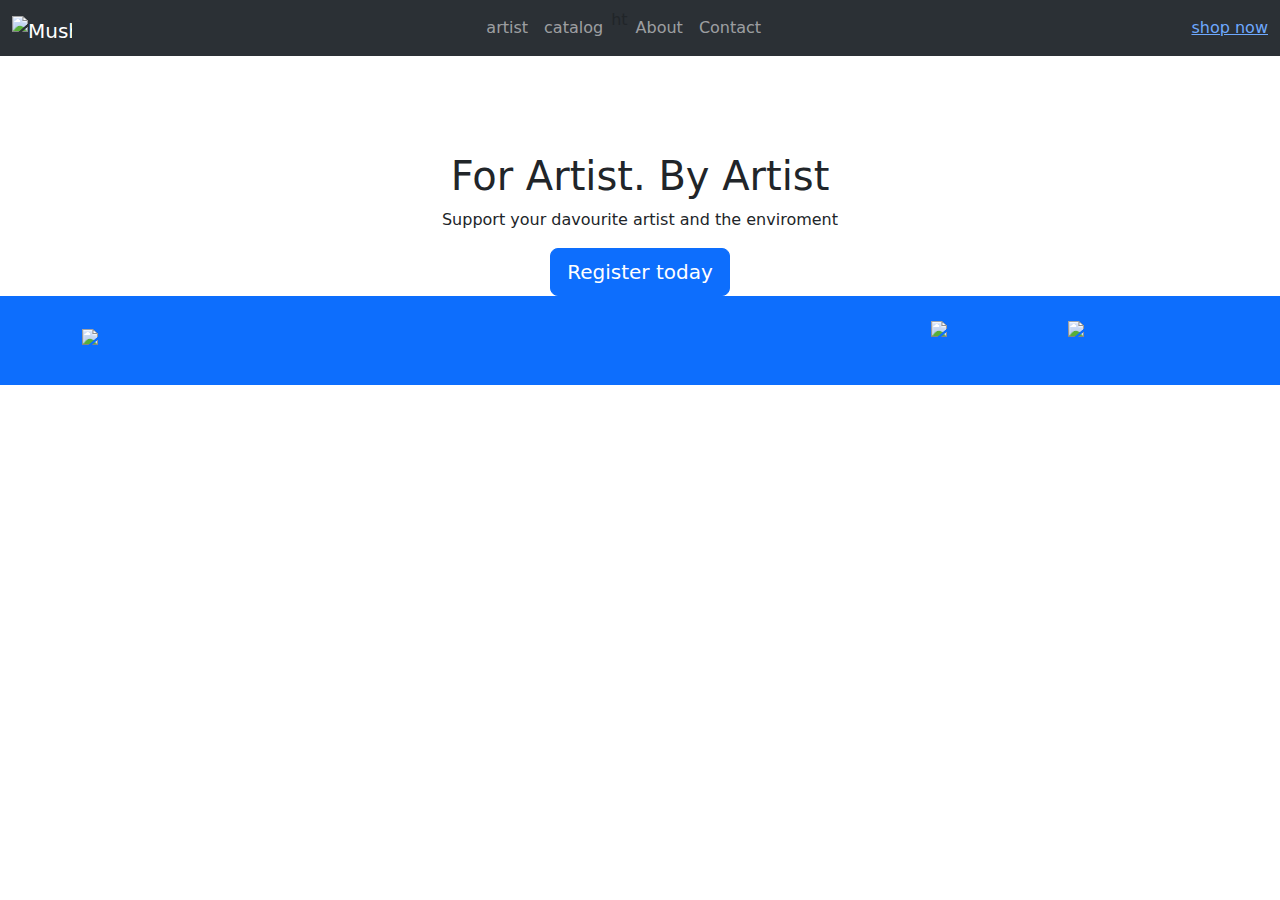
==== pages/about.html @ 22f14993 "nav added" ====
<!DOCTYPE html>
<html lang="en">
    <head>
        <meta charset="UTF-8">
        <meta name="viewport" content="width=device-width, initial-scale=1.0">
        <title>Document</title>

        <link href="https://cdn.jsdelivr.net/npm/bootstrap@5.3.3/dist/css/bootstrap.min.css" rel="stylesheet" integrity="sha384-QWTKZyjpPEjISv5WaRU9OFeRpok6YctnYmDr5pNlyT2bRjXh0JMhjY6hW+ALEwIH" crossorigin="anonymous">
        <link rel="stylesheet" href="css/main.css">
    </head>
    <body> 
        <header>
            <nav class="navbar navbar-expand-lg bg-body-tertiary" data-bs-theme="dark">
                <div class="container-fluid">
                 <a class="navbar-brand me-auto" href="#">
                     <img src="Images/Logo.png" alt="Mushroom" width="60" height="24" class="d-inline-block align-text-top">
                 
                </a>
            
                <div class="collapse navbar-collapse" id="navbarTogglerDemo02">
      
             
                <ul class="navbar-nav justify-content-center flex-grow-1 pe-3" >
                
                    <li class="nav-item">
                     <a class="nav-link" aria-current="page" href="#">artist</a>
                    </li>
                
                    <li class="nav-item">
                        <a class="nav-link" href="">catalog</a>
                    </li>ht
                
                    <li class="nav-item">
                      <a class="nav-link" href="#">About</a>
                    </li>
                
                    <li class="nav-item">
                     <a class="nav-link" href="#">Contact</a>
                    </li>
                
                
                  
              
                </ul>
              
                </div>
                <a href="a" class="book-button"> shop now</a>
      
                <button class="navbar-toggler" type="button" data-bs-toggle="collapse" data-bs-target="#navbarTogglerDemo02" aria-controls="navbarTogglerDemo02" aria-expanded="false" aria-label="Toggle navigation">
                    <span class="navbar-toggler-icon"></span>
                </button>
        
                </div>
      
            </nav>

        </header>
        <main>
            <section id="banner">
                <div class="container-lg pt-5"> 
                  <div class="row d-flex justify-content-center text-center pt-5">
                    <div class="col-lg-6">
                      <h1>For Artist. By Artist</h1>
                      <p class="">Support your davourite artist and the enviroment</p>
                      <a href="" class="btn btn-primary btn-lg">Register today</a>
                    </div>
                  </div>
                </div> 
              </section>







        </main>
        <footer class="bg-primary text-light">
            <div class="container-lg py-4">
              <div class="d-flex flex-wrap justify-content-between align-items-center">
                <div class="d-flex justify-content-start align-items-center">
                  <a href="/">
                    <img src="images/daily-dish-logo.svg" alt="Logo" width="35" height="auto">
                  </a>
                  
                </div>
            
                <ul class="d-flex justify-content-end list-unstyled">
                  <li><a href="#"><img src="images/instagram.svg" alt="Instagram logo" width="35" height="auto"></a></li>
                  <li><a href="#"><img src="images/facebook.svg" alt="Facebook logo" width="35" height="auto"></a></li>
                </ul>
              </div>    
            </div>
          </footer>



        
        <script src="https://cdn.jsdelivr.net/npm/bootstrap@5.3.3/dist/js/bootstrap.bundle.min.js" integrity="sha384-YvpcrYf0tY3lHB60NNkmXc5s9fDVZLESaAA55NDzOxhy9GkcIdslK1eN7N6jIeHz" crossorigin="anonymous"></script>
    </body>
</html>
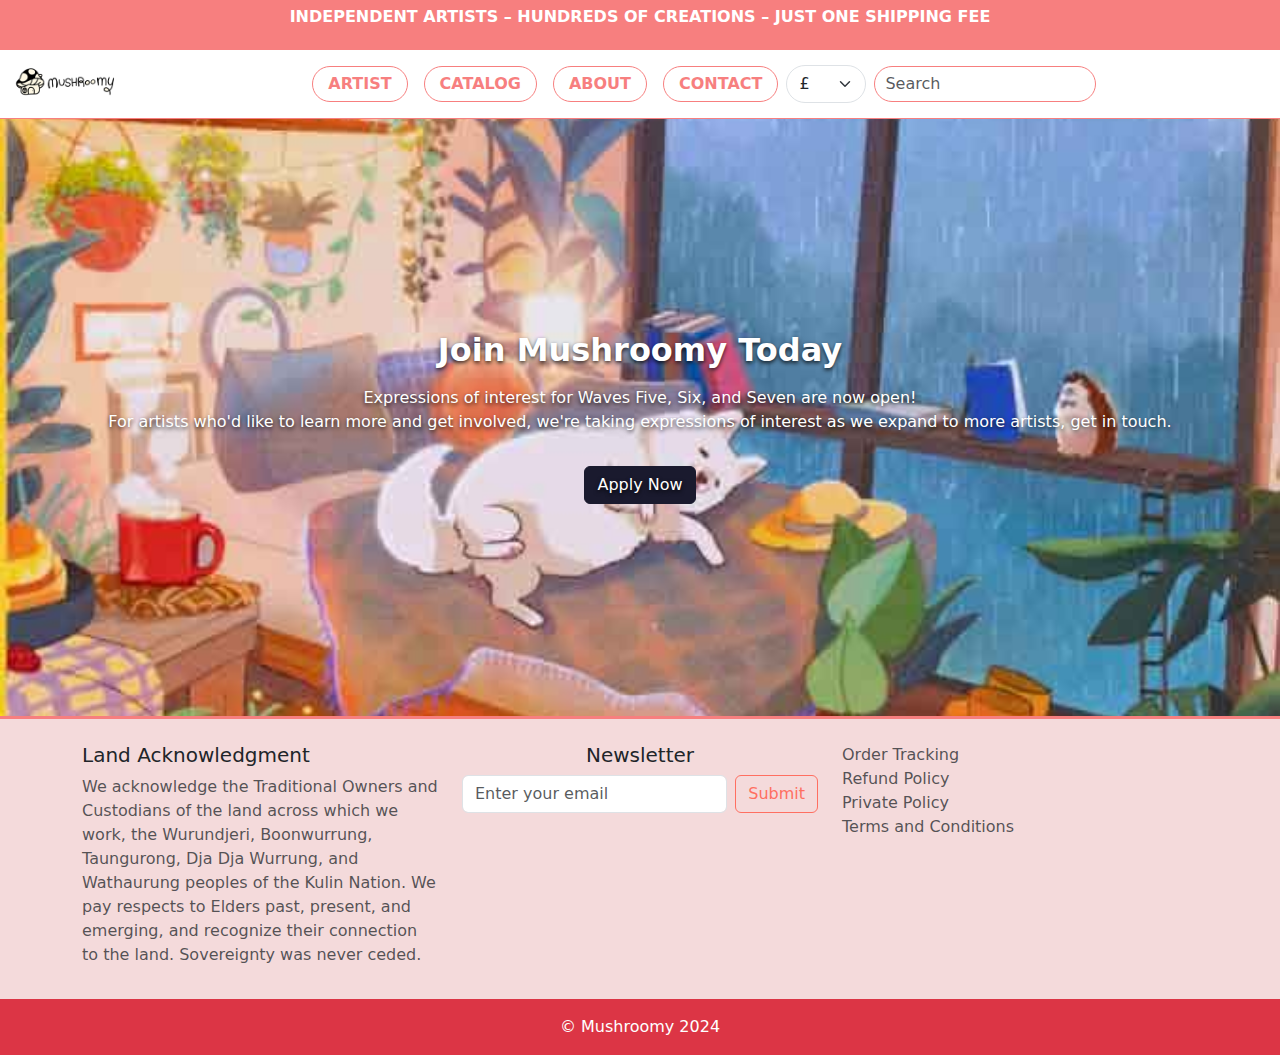
==== commit 89f3822b: "css update" ====
--- a/pages/about.html
+++ b/pages/about.html
@@ -1,72 +1,81 @@
 <!DOCTYPE html>
 <html lang="en">
-    <head>
-        <meta charset="UTF-8">
-        <meta name="viewport" content="width=device-width, initial-scale=1.0">
-        <title>Document</title>
+<head>
+  <meta charset="UTF-8">
+  <meta name="viewport" content="width=device-width, initial-scale=1.0">
+  <title>Document</title>
+  <link href="https://cdn.jsdelivr.net/npm/bootstrap@5.3.3/dist/css/bootstrap.min.css" rel="stylesheet" integrity="sha384-QWTKZyjpPEjISv5WaRU9OFeRpok6YctnYmDr5pNlyT2bRjXh0JMhjY6hW+ALEwIH" crossorigin="anonymous">
+        <link rel="stylesheet" href="../css/main.css">
+</head>
+  <body>
+    <header>
 
-        <link href="https://cdn.jsdelivr.net/npm/bootstrap@5.3.3/dist/css/bootstrap.min.css" rel="stylesheet" integrity="sha384-QWTKZyjpPEjISv5WaRU9OFeRpok6YctnYmDr5pNlyT2bRjXh0JMhjY6hW+ALEwIH" crossorigin="anonymous">
-        <link rel="stylesheet" href="css/main.css">
-    </head>
-    <body> 
-        <header>
-            <nav class="navbar navbar-expand-lg bg-body-tertiary" data-bs-theme="dark">
-                <div class="container-fluid">
-                 <a class="navbar-brand me-auto" href="#">
-                     <img src="Images/Logo.png" alt="Mushroom" width="60" height="24" class="d-inline-block align-text-top">
-                 
-                </a>
+      <div class="banner">
+        <p>INDEPENDENT ARTISTS – HUNDREDS OF CREATIONS – JUST ONE SHIPPING FEE</p>
+      </div>
+      <nav class="navbar navbar-expand-lg">
+        <div class="container-fluid">
+          <!-- Logo -->
+          <a class="navbar-brand" href="../index.html">
+            <img src="../Images/Logo.png" alt="Logo">
             
-                <div class="collapse navbar-collapse" id="navbarTogglerDemo02">
-      
-             
-                <ul class="navbar-nav justify-content-center flex-grow-1 pe-3" >
-                
-                    <li class="nav-item">
-                     <a class="nav-link" aria-current="page" href="#">artist</a>
-                    </li>
-                
-                    <li class="nav-item">
-                        <a class="nav-link" href="">catalog</a>
-                    </li>ht
-                
-                    <li class="nav-item">
-                      <a class="nav-link" href="#">About</a>
-                    </li>
-                
-                    <li class="nav-item">
-                     <a class="nav-link" href="#">Contact</a>
-                    </li>
-                
-                
-                  
+          </a>
+    
+          <!-- Navbar Toggler for Mobile -->
+          <button class="navbar-toggler" type="button" data-bs-toggle="collapse" data-bs-target="#navbarNav" aria-controls="navbarNav" aria-expanded="false" aria-label="Toggle navigation">
+            <span class="navbar-toggler-icon"></span>
+          </button>
+    
+          <!-- Navbar Content -->
+          <div class="collapse navbar-collapse justify-content-center" id="navbarNav">
+            <!-- Left Side: Menu Buttons -->
+            <ul class="navbar-nav">
+              <li class="nav-item p-2">
+                <a href="#" class="btn">ARTIST</a>
+              </li>
+              <li class="nav-item p-2">
+                <a href="pages/catalog.html" class="btn">CATALOG</a>
+              </li>
+              <li class="nav-item p-2">
+                <a href="pages/about.html" class="btn">ABOUT</a>
+              </li>
+              <li class="nav-item p-2">
+                <a href="contact.html" class="btn">CONTACT</a>
+              </li>
+            </ul>
+            
+            
+          <div class="d-flex align-items-center">
+            <!-- Currency Selector -->
+            <select class="form-select me-2 rounded-pill" style="width: 80px;">
+              <option value="£">£</option>
+              <option value="$">$</option>
+              <option value="€">€</option>
+            </select>
+    
+    
+    
+    
+    
+            <form class="d-flex align-items-right">
+              <input class="form-control me-2 search-bar" type="search" placeholder="Search" aria-label="Search">
               
-                </ul>
-              
-                </div>
-                <a href="a" class="book-button"> shop now</a>
-      
-                <button class="navbar-toggler" type="button" data-bs-toggle="collapse" data-bs-target="#navbarTogglerDemo02" aria-controls="navbarTogglerDemo02" aria-expanded="false" aria-label="Toggle navigation">
-                    <span class="navbar-toggler-icon"></span>
-                </button>
-        
-                </div>
-      
-            </nav>
-
-        </header>
-        <main>
-            <section id="banner">
-                <div class="container-lg pt-5"> 
-                  <div class="row d-flex justify-content-center text-center pt-5">
-                    <div class="col-lg-6">
-                      <h1>For Artist. By Artist</h1>
-                      <p class="">Support your davourite artist and the enviroment</p>
-                      <a href="" class="btn btn-primary btn-lg">Register today</a>
-                    </div>
-                  </div>
-                </div> 
-              </section>
+            </form>
+          </div>
+        </div>
+      </nav>
+    </header>
+    <main>
+   <section class="bannerabout position-relative d-flex align-items-center text-center text-white py-5">
+    <div class="container">
+      <h2 class="fw-bold">Join Mushroomy Today</h2>
+      <p class="mt-3">
+        Expressions of interest for Waves Five, Six, and Seven are now open!<br>
+        For artists who'd like to learn more and get involved, we're taking expressions of interest as we expand to more artists, get in touch.
+      </p>
+      <a href="#" class="btn btn-dark btn-md mt-3">Apply Now</a>
+    </div>
+    </section>
 
 
 
@@ -74,28 +83,100 @@
 
 
 
-        </main>
-        <footer class="bg-primary text-light">
-            <div class="container-lg py-4">
-              <div class="d-flex flex-wrap justify-content-between align-items-center">
-                <div class="d-flex justify-content-start align-items-center">
-                  <a href="/">
-                    <img src="images/daily-dish-logo.svg" alt="Logo" width="35" height="auto">
-                  </a>
-                  
-                </div>
-            
-                <ul class="d-flex justify-content-end list-unstyled">
-                  <li><a href="#"><img src="images/instagram.svg" alt="Instagram logo" width="35" height="auto"></a></li>
-                  <li><a href="#"><img src="images/facebook.svg" alt="Facebook logo" width="35" height="auto"></a></li>
-                </ul>
-              </div>    
-            </div>
-          </footer>
 
 
 
-        
-        <script src="https://cdn.jsdelivr.net/npm/bootstrap@5.3.3/dist/js/bootstrap.bundle.min.js" integrity="sha384-YvpcrYf0tY3lHB60NNkmXc5s9fDVZLESaAA55NDzOxhy9GkcIdslK1eN7N6jIeHz" crossorigin="anonymous"></script>
-    </body>
+    
+
+
+
+
+
+
+
+
+
+
+
+
+
+
+
+
+
+
+
+
+
+
+
+    </main>
+
+
+    <footer class="pt-4">
+      <div class="container">
+        <div class="row">
+         
+          <div class="col-md-4">
+            <h5 class="text-dark">Land Acknowledgment</h5>
+            <p class="text-muted">
+              We acknowledge the Traditional Owners and Custodians of the land across which we work, the Wurundjeri, Boonwurrung, Taungurong, Dja Dja Wurrung, and Wathaurung peoples of the Kulin Nation. We pay respects to Elders past, present, and emerging, and recognize their connection to the land. Sovereignty was never ceded.
+            </p>
+          </div>
+    
+          
+          <div class="col-md-4 text-center">
+            <h5 class="text-dark">Newsletter</h5>
+            <form class="d-flex justify-content-center mt-2">
+              <input type="email" class="form-control w-75" placeholder="Enter your email" required>
+              <button type="submit" class="btn btn-outline-danger ms-2">Submit</button>
+            </form>
+          </div>
+    
+          
+          <div class="col-md-4">
+           
+            <ul class="list-unstyled">
+              <li><a href="#" class="text-muted text-decoration-none">Order Tracking</a></li>
+              <li><a href="#" class="text-muted text-decoration-none">Refund Policy</a></li>
+              <li><a href="#" class="text-muted text-decoration-none">Private Policy</a></li>
+              <li><a href="#" class="text-muted text-decoration-none">Terms and Conditions</a></li>
+            </ul>
+            <div class="mt-3">
+              <a href="#" class="text-muted me-3"><i class="bi bi-twitter"></i></a>
+              <a href="#" class="text-muted me-3"><i class="bi bi-facebook"></i></a>
+              <a href="#" class="text-muted"><i class="bi bi-instagram"></i></a>
+            </div>
+          </div>
+        </div>
+      </div>
+    
+      
+      <div class="bg-danger text-center py-3 mt-3">
+        <span class="text-white">© Mushroomy 2024</span>
+      </div>
+    </footer>
+    
+    
+    
+    
+    
+    
+    
+    
+    
+    
+    
+    
+    
+    
+    
+    
+    
+    
+    
+    
+    <script src="https://cdn.jsdelivr.net/npm/bootstrap@5.3.3/dist/js/bootstrap.bundle.min.js" integrity="sha384-YvpcrYf0tY3lHB60NNkmXc5s9fDVZLESaAA55NDzOxhy9GkcIdslK1eN7N6jIeHz" crossorigin="anonymous"></script>
+
+  </body>
 </html>--- a/css/main.css
+++ b/css/main.css
@@ -0,0 +1,191 @@
+#hero {
+    height: 800px;
+    background-color: #E4E6DB;
+    background-image: url(../Images/homepage-herobanner.jpg);
+    background-repeat: no-repeat;
+    background-position: center;
+    background-size: cover;
+    color: #ffffff;
+    text-shadow: 0 2px 4px rgba(0, 0, 0, 0.8);
+  }
+
+  #banner{
+    height: 800px;
+    background-color: #E4E6DB;
+    background-image: url(../Images/banner-artist-page.jpg);
+    background-repeat: no-repeat;
+    background-position: center;
+    background-size: cover;
+  }
+  .banner {
+    background-color: #f77f7f; 
+    color: white;
+    font-weight: bold;
+    padding: 5px 0;
+    text-align: center;
+  }
+
+
+  /* Navbar Styling */
+  .navbar {
+    background-color: #fff;
+    border-bottom: 1px solid #f77f7f; /* Coral border */
+  }
+
+  .navbar-brand img {
+    height: 40px;
+  }
+
+  .nav-item .btn {
+    border: 1px solid #f77f7f;
+    color: #f77f7f;
+    border-radius: 20px;
+    padding: 5px 15px;
+    font-weight: bold;
+    text-transform: uppercase;
+  }
+  
+  .nav-item .btn:hover {
+    background-color: #f77f7f;
+    color: white;
+  }
+  .currency-select {
+    border: 1px solid #f77f7f;
+    color: #f77f7f;
+    font-weight: bold;
+    text-align: center; /* Centers the content inside the dropdown */
+    padding: 5px 10px; /* Adjust padding for a better appearance */
+  }
+  
+  .currency-select:hover,
+  .currency-select:focus {
+    background-color: #f77f7f; /* Matches the hover style */
+    color: #f77f7f; 
+    outline: none; 
+  }
+  
+  /* Align dropdown text */
+  .currency-select option {
+    text-align: center; 
+  }
+  
+  /* Search Bar */
+  .search-bar {
+    border: 1px solid #f77f7f;
+    border-radius: 20px;
+    padding: 5px 10px;
+  }
+  
+  /* Cart Icon */
+  .cart-icon {
+    font-size: 1.5rem;
+    color: #f77f7f;
+    margin-left: 10px;
+  }
+  
+  .cart-icon:hover {
+    color: #f55f5f; /* Slightly darker hover effect */
+  }
+
+  .catalog-section {
+    padding: 40px 20px;
+  }
+
+  .catalog-heading {
+    display: flex;
+    justify-content: space-between;
+    align-items: center;
+    border-bottom: 2px solid #000; /* Thin underline for heading */
+    margin-bottom: 20px;
+  }
+
+  .catalog-heading h2 {
+    font-weight: bold;
+    font-size: 1.5rem;
+  }
+
+  .catalog-heading button {
+    background: none;
+    border: none;
+    color: #000;
+    font-weight: bold;
+    display: flex;
+    align-items: center;
+  }
+
+  .catalog-heading button:hover {
+    color: #007bff; 
+    text-decoration: underline;
+  }
+
+  .card {
+    border: 1px solid #ddd; /* Light border around cards */
+    border-radius: 8px;
+    transition: transform 0.2s;
+  }
+
+  .card:hover {
+    transform: translateY(-5px); 
+    box-shadow: 0 4px 8px rgba(0, 0, 0, 0.1);
+  }
+
+  .card img {
+    border-top-left-radius: 8px;
+    border-top-right-radius: 8px;
+  }
+
+  .card-footer {
+    display: flex;
+    justify-content: space-between;
+    align-items: center;
+    font-size: 0.9rem;
+  }
+
+  .price-icon {
+    font-size: 1.2rem;
+    color: #000;
+  }
+
+  footer {
+    background-color: #F4DADB; 
+  }
+  
+  footer a:hover {
+    color: #ff6f61;
+  }
+  
+  footer .btn-outline-danger {
+    border-color: #ff6f61;
+    color: #ff6f61;
+  }
+  
+  footer .btn-outline-danger:hover {
+    background-color: #fffdfd;
+    color: #ff6f61;
+  }
+  .bannerabout {
+    background-image: url('../Images/homepage-herobanner.jpg'); /* Replace with the actual image URL */
+    background-size: cover;
+    background-position: center;
+    height: 600px;
+    color: #ffffff;
+    text-shadow: 0 2px 4px rgba(0, 0, 0, 0.8);
+    border-bottom: 3px solid #f77f7f; 
+  }
+  
+  .bannerabout .btn-dark {
+    background-color: #1a1a2e;
+    border-color: #1a1a2e;
+  }
+  
+  .bannerabout .btn-dark:hover {
+    background-color: #000000;
+    border-color: #000000;
+  }
+  
+  /* .custom-bg {
+    background: linear-gradient(to bottom, #fffce8, #fef7e1); 
+    width: 100%; 
+    margin: 0; 
+    padding: 0;
+  } */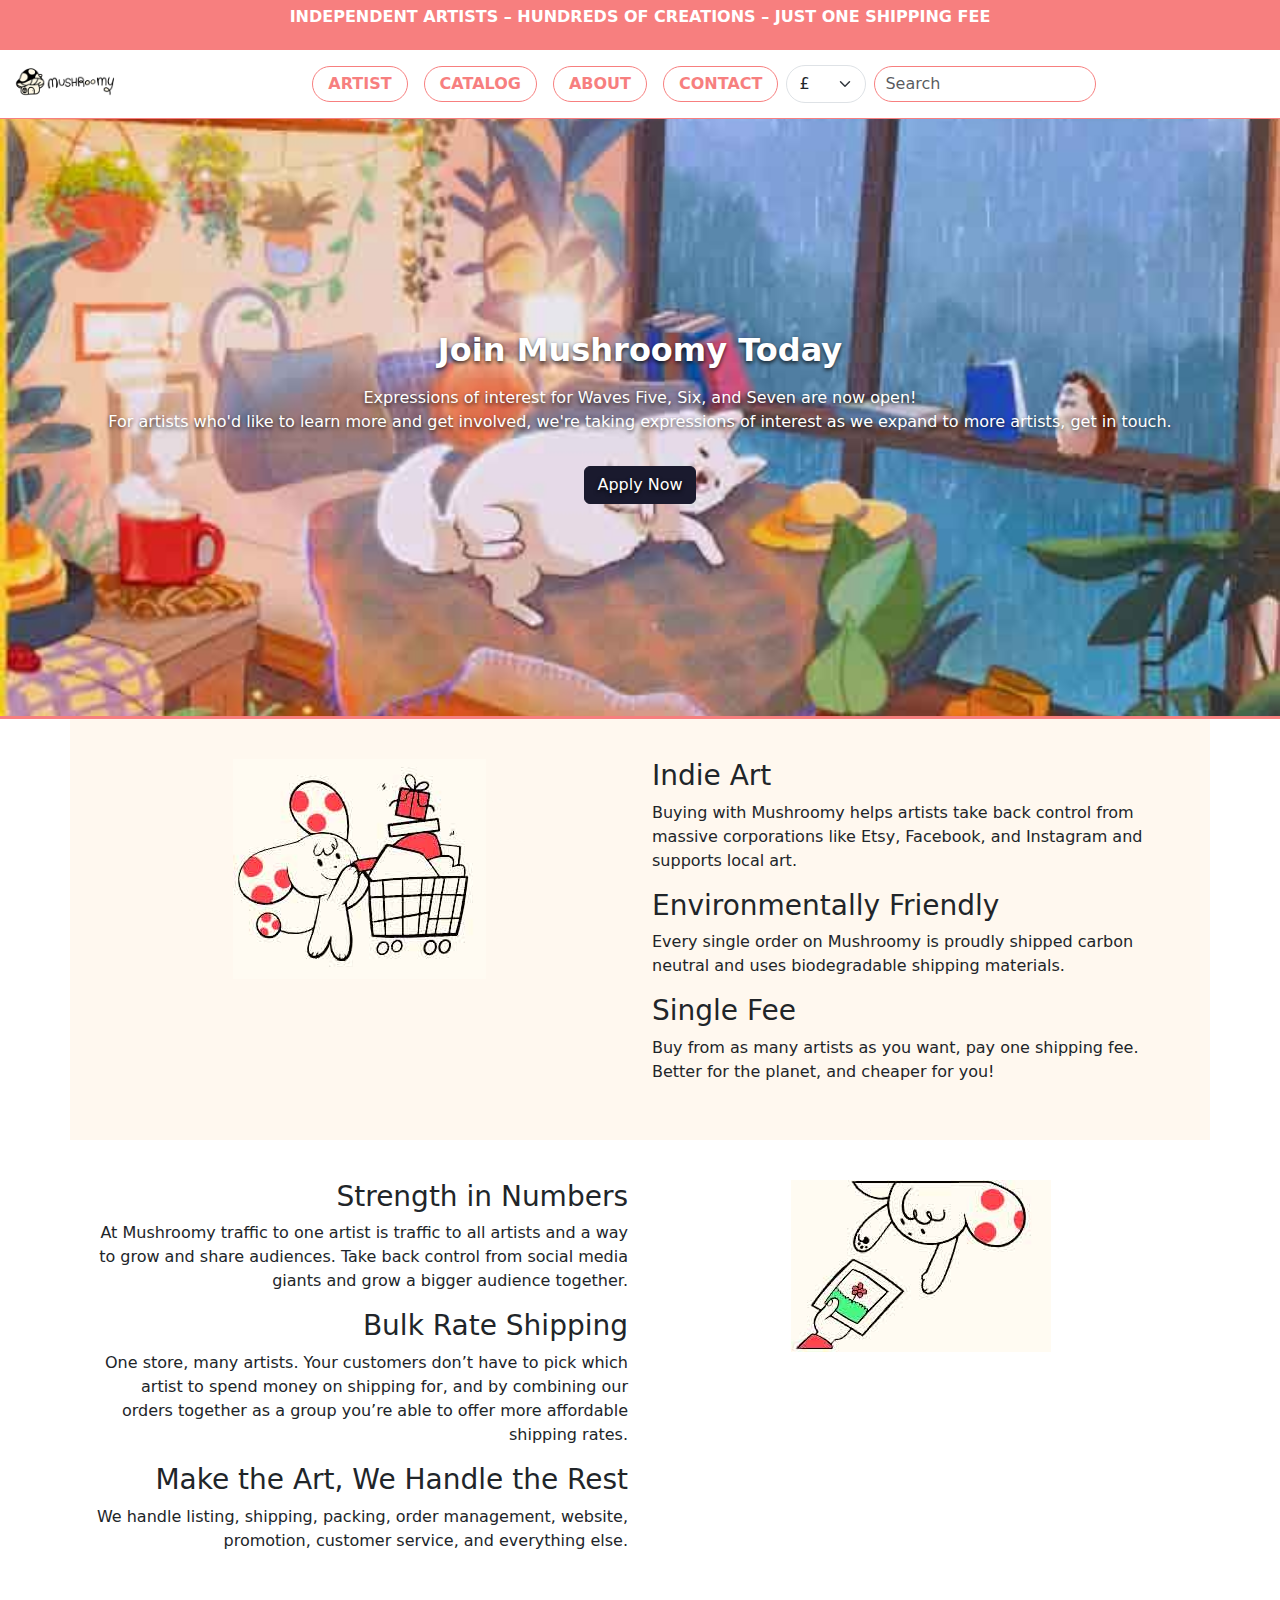
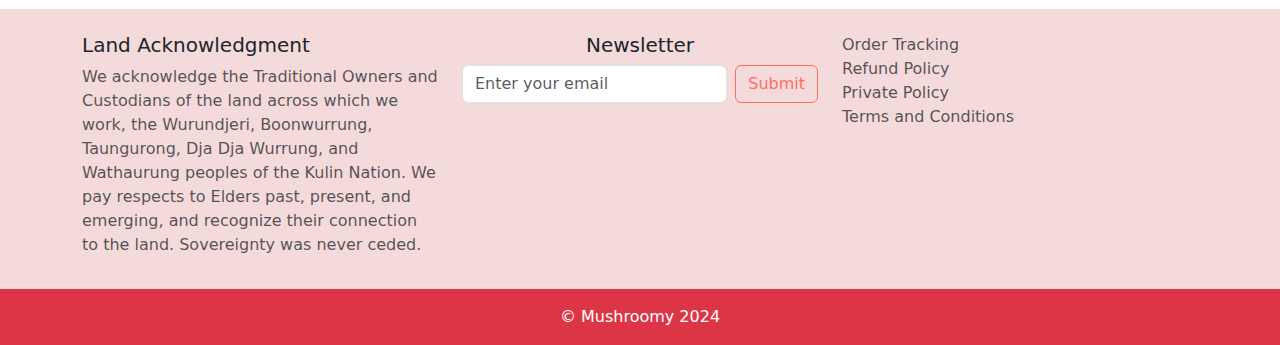
==== commit d7adf85f: "html updated" ====
--- a/pages/about.html
+++ b/pages/about.html
@@ -75,9 +75,62 @@
       </p>
       <a href="#" class="btn btn-dark btn-md mt-3">Apply Now</a>
     </div>
-    </section>
-
-
+   
+  </section>
+ 
+  <section>
+    <div class="container text-center section">
+      <div class="row">
+          <div class="col-md-6">
+              <img src="../Images/about-page-image-2.jpg" alt="Indie Art Image" class="img-fluid">
+          </div>
+          <div class="col-md-6 text-start">
+              <h3>Indie Art</h3>
+              <p>Buying with Mushroomy helps artists take back control from massive corporations like Etsy, Facebook, and Instagram and supports local art.</p>
+              <h3>Environmentally Friendly</h3>
+              <p>Every single order on Mushroomy is proudly shipped carbon neutral and uses biodegradable shipping materials.</p>
+              <h3>Single Fee</h3>
+              <p>Buy from as many artists as you want, pay one shipping fee. Better for the planet, and cheaper for you!</p>
+          </div>
+      </div>
+   </div>
+  </section>
+  
+  
+  <section>
+  <div class="container text-center section bg-white">
+    <div class="row">
+        <div class="col-md-6 order-md-2">
+            <img src="../Images/about-page-image-1.jpg" alt="Strength in Numbers Image" class="img-fluid">
+        </div>
+        <div class="col-md-6 order-md-1 text-end">
+            <h3>Strength in Numbers</h3>
+            <p>At Mushroomy traffic to one artist is traffic to all artists and a way to grow and share audiences. Take back control from social media giants and grow a bigger audience together.</p>
+            <h3>Bulk Rate Shipping</h3>
+            <p>One store, many artists. Your customers don’t have to pick which artist to spend money on shipping for, and by combining our orders together as a group you’re able to offer more affordable shipping rates.</p>
+            <h3>Make the Art, We Handle the Rest</h3>
+            <p>We handle listing, shipping, packing, order management, website, promotion, customer service, and everything else.</p>
+        </div>
+    </div>
+</div>
+</section>
+  <!-- <section>
+    <div class="row align-items-center">
+      <div class="col-12 col-lg-6 d-flex align-items-end">
+        <img class="img-fluid" src="../Images/about-page-image-2.jpg" alt="">
+      </div>
+      <div class="col-md-6 col-lg-6">
+        <h3>Strength in Numbers</h3>
+        <p>At Mushroomy, traffic to one artist is traffic to all artists and a way to grow and share audiences. Take back control from social media giants and grow a bigger audience together.</p>
+        <h3>Bulk Rate Shipping</h3>
+        <p>One store, many artists. Your customers don’t have to pick which artist to spend money on shipping for, and by combining our orders together as a group, you’re able to offer more affordable shipping rates.</p>
+        <h3>Make the Art, We Handle the Rest</h3>
+        <p>We handle listing, shipping, packing, order management, website, promotion, customer service, and everything else.</p>
+      </div>
+    </div>
+  </section> -->
+
+  
 
 
 
--- a/css/main.css
+++ b/css/main.css
@@ -135,6 +135,7 @@
   }
 
   .card-footer {
+    background-color:#F4DADB;
     display: flex;
     justify-content: space-between;
     align-items: center;
@@ -182,6 +183,82 @@
     background-color: #000000;
     border-color: #000000;
   }
+
+  .svg-icon {
+    width: 20px; /* Adjust width */
+    height: 20px; /* Maintain proportions */
+    margin-left: auto; /* Push it to the far right */
+  }
+  .section {
+      padding: 40px 20px;
+      background-color: #fff8ef;
+    }
+    .section:nth-child(even) {
+      background-color: #faf4e8;
+    }
+    .image-container {
+      text-align: center;
+    }
+    .image-container img {
+      max-width: 100%;
+      height: auto;
+    }
+    .text-container {
+      padding-top: 20px;
+    }
+    .text-container h3 {
+      font-weight: bold;
+    }
+    .text-container p {
+      margin-bottom: 10px;
+    }
+    .bannercat {
+      background-image: url('../Images/banner-artist-page.jpg'); /* Replace with the actual image URL */
+      background-size: cover;
+      background-position: center;
+      height: 600px;
+      color: #ffffff;
+      text-shadow: 0 2px 4px rgba(0, 0, 0, 0.8);
+      border-bottom: 3px solid #f77f7f; 
+    }
+    
+    .bannercat .btn-dark {
+      background-color: #1a1a2e;
+      border-color: #1a1a2e;
+    }
+    
+    .bannercat .btn-dark:hover {
+      background-color: #000000;
+      border-color: #000000;
+    }
+
+
+
+
+    .card-img-top {
+      height: 200px; /* Set desired fixed height for images */
+      object-fit: cover; /* Ensures the image scales and crops properly */
+    }
+    .card-header {
+      background-color: #f5e7f0;
+      color: #6d6875;
+      font-weight: bold;
+      text-align: center;
+      border-bottom: none;
+    }
+    .card {
+      height: 100%;
+      
+      box-shadow: 0 4px 6px rgba(0, 0, 0, 0.1);
+    }
+    .card-title {
+      font-weight: bold;
+      font-size: 1.2rem;
+    }
+    .card-price {
+      font-weight: bold;
+      color: #6d6875;
+    }
   
   /* .custom-bg {
     background: linear-gradient(to bottom, #fffce8, #fef7e1); 
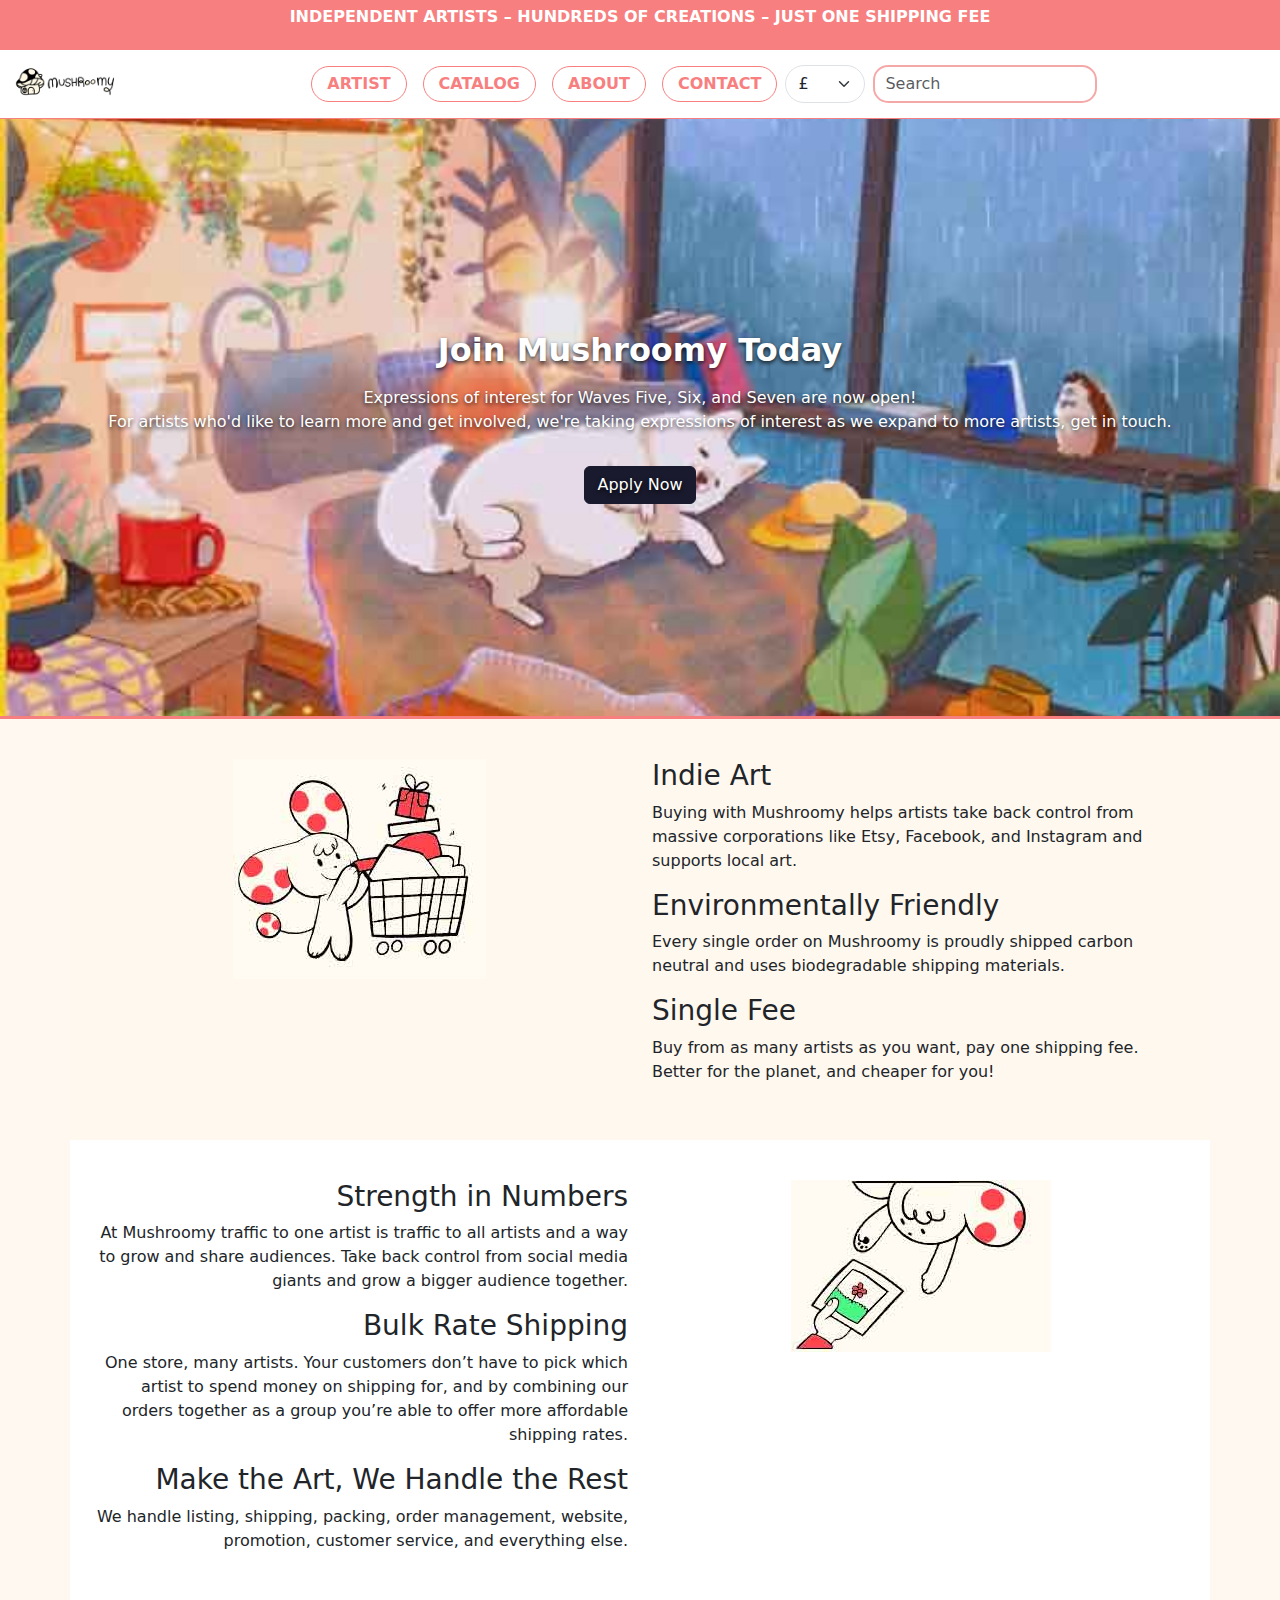
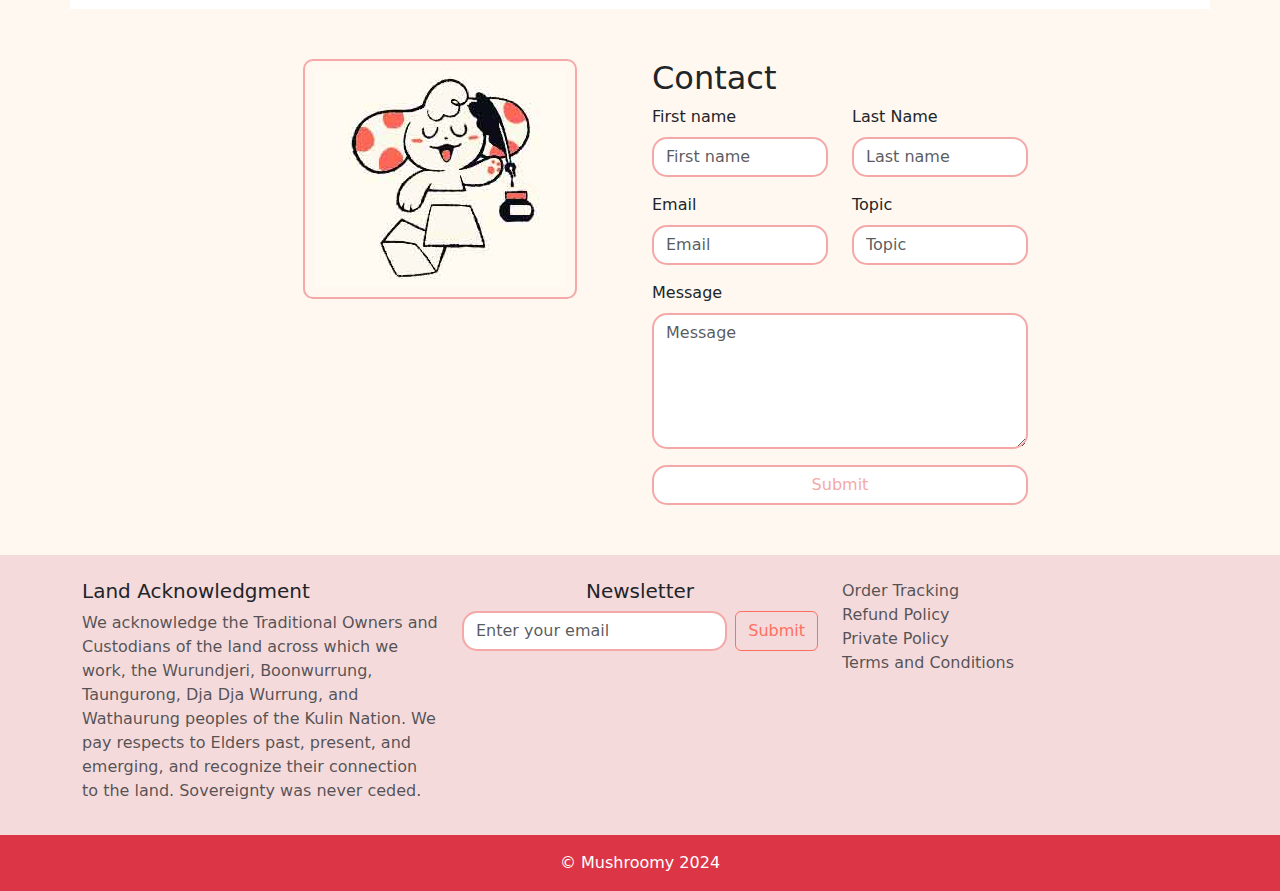
==== commit ea575845: "html fixed" ====
--- a/pages/about.html
+++ b/pages/about.html
@@ -6,6 +6,11 @@
   <title>Document</title>
   <link href="https://cdn.jsdelivr.net/npm/bootstrap@5.3.3/dist/css/bootstrap.min.css" rel="stylesheet" integrity="sha384-QWTKZyjpPEjISv5WaRU9OFeRpok6YctnYmDr5pNlyT2bRjXh0JMhjY6hW+ALEwIH" crossorigin="anonymous">
         <link rel="stylesheet" href="../css/main.css">
+        <link rel="icon" type="image/x-icon" href="../Images/favicon.ico">
+
+
+
+  
 </head>
   <body>
     <header>
@@ -34,7 +39,7 @@
                 <a href="#" class="btn">ARTIST</a>
               </li>
               <li class="nav-item p-2">
-                <a href="pages/catalog.html" class="btn">CATALOG</a>
+                <a href="../pages/catalog.html" class="btn">CATALOG</a>
               </li>
               <li class="nav-item p-2">
                 <a href="pages/about.html" class="btn">ABOUT</a>
@@ -114,22 +119,45 @@
     </div>
 </div>
 </section>
-  <!-- <section>
-    <div class="row align-items-center">
-      <div class="col-12 col-lg-6 d-flex align-items-end">
-        <img class="img-fluid" src="../Images/about-page-image-2.jpg" alt="">
-      </div>
-      <div class="col-md-6 col-lg-6">
-        <h3>Strength in Numbers</h3>
-        <p>At Mushroomy, traffic to one artist is traffic to all artists and a way to grow and share audiences. Take back control from social media giants and grow a bigger audience together.</p>
-        <h3>Bulk Rate Shipping</h3>
-        <p>One store, many artists. Your customers don’t have to pick which artist to spend money on shipping for, and by combining our orders together as a group, you’re able to offer more affordable shipping rates.</p>
-        <h3>Make the Art, We Handle the Rest</h3>
-        <p>We handle listing, shipping, packing, order management, website, promotion, customer service, and everything else.</p>
-      </div>
-    </div>
-  </section> -->
-
+<div class="container contact-container">
+  <div class="row">
+      <!-- Image Section -->
+      <div class="col-md-6 text-center">
+          <img src="../Images/about-page-image-3.jpg" alt="Contact Image" class="contact-image">
+      </div>
+      <!-- Form Section -->
+      <div class="col-md-6">
+          <h2>Contact</h2>
+          <form>
+              <div class="row mb-3">
+                  <div class="col">
+                      <label for="firstName" class="form-label">First name</label>
+                      <input type="text" class="form-control" id="firstName" placeholder="First name">
+                  </div>
+                  <div class="col">
+                      <label for="lastName" class="form-label">Last Name</label>
+                      <input type="text" class="form-control" id="lastName" placeholder="Last name">
+                  </div>
+              </div>
+              <div class="row mb-3">
+                  <div class="col">
+                      <label for="email" class="form-label">Email</label>
+                      <input type="email" class="form-control" id="email" placeholder="Email">
+                  </div>
+                  <div class="col">
+                      <label for="topic" class="form-label">Topic</label>
+                      <input type="text" class="form-control" id="topic" placeholder="Topic">
+                  </div>
+              </div>
+              <div class="mb-3">
+                  <label for="message" class="form-label">Message</label>
+                  <textarea class="form-control" id="message" rows="5" placeholder="Message"></textarea>
+              </div>
+              <button type="submit" class="btn btn-secondary  w-100">Submit</button>
+          </form>
+      </div>
+  </div>
+</div>
   
 
 
--- a/css/main.css
+++ b/css/main.css
@@ -222,15 +222,7 @@
       border-bottom: 3px solid #f77f7f; 
     }
     
-    .bannercat .btn-dark {
-      background-color: #1a1a2e;
-      border-color: #1a1a2e;
-    }
     
-    .bannercat .btn-dark:hover {
-      background-color: #000000;
-      border-color: #000000;
-    }
 
 
 
@@ -259,6 +251,44 @@
       font-weight: bold;
       color: #6d6875;
     }
+    .bannermiddle {
+      background-image: url('../Images/featured-artist-banner.jpg'); 
+      background-size: cover;
+      background-position: center;
+      height: 600px;
+      color: #ffffff;
+      text-shadow: 0 2px 4px rgba(0, 0, 0, 0.8);
+      border-bottom: 3px solid #f77f7f; 
+    }
+    body {
+      background-color: #fff8f0;
+  }
+  .contact-container {
+      margin: 50px auto;
+      max-width: 800px;
+      /* border: 2px solid #f4a9a8; */
+      /* padding: 20px; */
+      border-radius: 10px;
+      background-color: #fff8f0;
+  }
+  .contact-image {
+      max-width: 100%;
+      border: 2px solid #f4a9a8;
+      border-radius: 10px;
+      padding: 10px;
+  }
+  .form-control,
+  .btn-secondary {
+      border: 2px solid #f4a9a8;
+      border-radius: 15px;
+  }
+  .btn-secondary {
+      background-color: #ffffff;
+      color: #f4a9a8;
+  }
+    
+
+
   
   /* .custom-bg {
     background: linear-gradient(to bottom, #fffce8, #fef7e1); 
